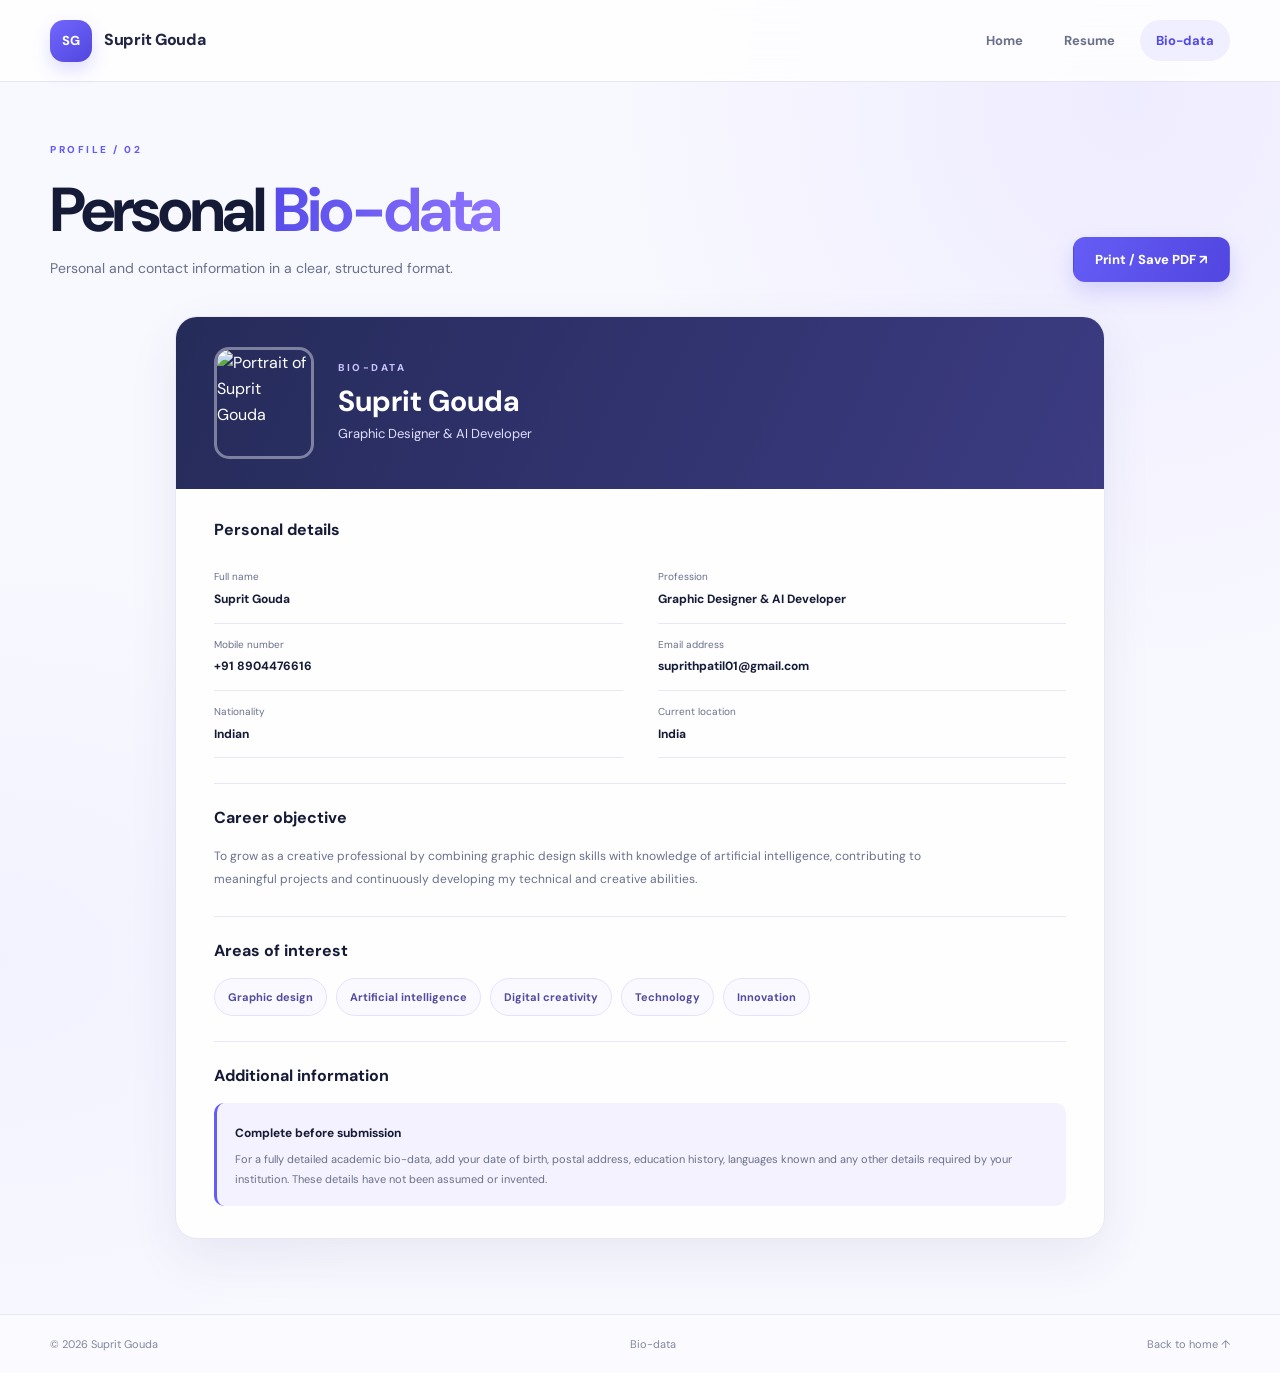
==== biodata.html @ 76dd0677 "Add files via upload" ====
<!DOCTYPE html>
<html lang="en"><head><meta charset="UTF-8"><meta name="viewport" content="width=device-width, initial-scale=1.0"><meta name="description" content="Bio-data of Suprit Gouda"><title>Bio-data | Suprit Gouda</title><link rel="stylesheet" href="style.css"><link rel="preconnect" href="https://fonts.googleapis.com"><link href="https://fonts.googleapis.com/css2?family=DM+Sans:wght@400;500;600;700&family=Space+Grotesk:wght@400;500;600;700&display=swap" rel="stylesheet"></head>
<body><header class="site-header"><a class="brand" href="index.html"><span class="brand-mark">SG</span><span>Suprit Gouda</span></a><button class="menu-toggle" aria-label="Toggle navigation" aria-expanded="false">☰</button><nav class="nav"><a href="index.html">Home</a><a href="resume.html">Resume</a><a class="active" href="biodata.html">Bio-data</a></nav></header>
<main class="wrap document-page"><div class="page-heading"><div><p class="eyebrow">PROFILE / 02</p><h1>Personal <span>Bio-data</span></h1><p class="lead">Personal and contact information in a clear, structured format.</p></div><button class="btn primary print-btn" onclick="window.print()">Print / Save PDF ↗</button></div>
<section class="bio-card"><div class="bio-header"><img src="assets/suprit-gouda.jpg" alt="Portrait of Suprit Gouda"><div><p class="eyebrow">BIO-DATA</p><h2>Suprit Gouda</h2><p>Graphic Designer &amp; AI Developer</p></div></div>
<div class="bio-content"><h3>Personal details</h3><div class="details-grid"><div class="detail"><span>Full name</span><strong>Suprit Gouda</strong></div><div class="detail"><span>Profession</span><strong>Graphic Designer &amp; AI Developer</strong></div><div class="detail"><span>Mobile number</span><strong><a href="tel:+918904476616">+91 8904476616</a></strong></div><div class="detail"><span>Email address</span><strong><a href="mailto:suprithpatil01@gmail.com">suprithpatil01@gmail.com</a></strong></div><div class="detail"><span>Nationality</span><strong>Indian</strong></div><div class="detail"><span>Current location</span><strong>India</strong></div></div>
<div class="bio-divider"></div><h3>Career objective</h3><p class="bio-paragraph">To grow as a creative professional by combining graphic design skills with knowledge of artificial intelligence, contributing to meaningful projects and continuously developing my technical and creative abilities.</p>
<div class="bio-divider"></div><h3>Areas of interest</h3><div class="interest-tags"><span>Graphic design</span><span>Artificial intelligence</span><span>Digital creativity</span><span>Technology</span><span>Innovation</span></div>
<div class="bio-divider"></div><h3>Additional information</h3><div class="callout"><strong>Complete before submission</strong><p>For a fully detailed academic bio-data, add your date of birth, postal address, education history, languages known and any other details required by your institution. These details have not been assumed or invented.</p></div></div></section>
</main><footer class="footer"><div class="wrap footer-inner"><span>© <span id="year"></span> Suprit Gouda</span><span>Bio-data</span><a href="index.html">Back to home ↑</a></div></footer><script src="https://code.jquery.com/jquery-3.7.1.min.js"></script><script src="script.js"></script></body></html>
---- style.css ----
:root{--navy:#151a36;--navy-2:#242b55;--ink:#202544;--muted:#69708b;--paper:#f8f8ff;--white:#fff;--purple:#635bfa;--purple-2:#8a72ff;--lav:#efedff;--line:#e7e7f5;--shadow:0 18px 50px rgba(48,48,110,.08);--radius:22px}
*{box-sizing:border-box}html{scroll-behavior:smooth}body{margin:0;background:radial-gradient(ellipse at 88% 7%,rgba(213,205,255,.28),transparent 32%),radial-gradient(ellipse at 0% 70%,rgba(225,224,255,.25),transparent 30%),var(--paper);color:var(--ink);font-family:"DM Sans",sans-serif;line-height:1.65}a{color:inherit;text-decoration:none}h1,h2,h3,h4,.brand{font-family:Manrope,"DM Sans",sans-serif;line-height:1.18}.wrap{width:min(1180px,calc(100% - 56px));margin-inline:auto}
.site-header{height:82px;padding:0 max(28px,calc((100% - 1180px)/2));display:flex;align-items:center;justify-content:space-between;background:rgba(255,255,255,.82);border-bottom:1px solid rgba(225,225,245,.85);position:sticky;top:0;z-index:20;backdrop-filter:blur(18px)}.brand{display:flex;align-items:center;gap:12px;font-weight:800;font-size:16px;letter-spacing:-.3px}.brand-mark{width:42px;height:42px;border-radius:14px;display:grid;place-items:center;background:linear-gradient(140deg,#7167ff,#5146dc);color:#fff;font-size:13px;box-shadow:0 8px 18px #635bfa35}.nav{display:flex;align-items:center;gap:9px}.nav a{font-size:13px;font-weight:700;color:#69708b;padding:10px 16px;border-radius:999px;transition:.2s}.nav a:hover,.nav a.active{color:#5148e8;background:#f0efff}.nav a.nav-contact{margin-left:10px;border:1px solid #d9d6ff;color:#5148e8;background:#fff}.menu-toggle{display:none;border:1px solid var(--line);background:#fff;border-radius:10px;padding:7px 11px;font-size:20px;color:var(--navy)}
.hero{display:grid;grid-template-columns:1.08fr .92fr;align-items:center;gap:65px;padding-top:76px;padding-bottom:58px;min-height:560px}.eyebrow{font-size:10px;letter-spacing:2.5px;font-weight:800;color:var(--purple);margin:0 0 14px}.eyebrow-line{display:inline-block;width:24px;height:2px;background:var(--purple);vertical-align:middle;margin-right:8px}.hero h1{font-size:clamp(54px,7vw,88px);letter-spacing:-5px;margin:0;color:var(--navy);font-weight:800}.hero h1 span,.page-heading h1 span{background:linear-gradient(100deg,#554be9,#9276ff);-webkit-background-clip:text;background-clip:text;color:transparent}.hero-role{font-size:clamp(20px,2.5vw,29px);letter-spacing:-.8px;margin:9px 0 17px;color:var(--navy)}.hero-role i{color:var(--purple);font-style:normal}.lead{font-size:16px;line-height:1.85;color:var(--muted);max-width:590px}.hero-actions{display:flex;gap:13px;flex-wrap:wrap;margin:28px 0 24px}.btn{display:inline-flex;align-items:center;justify-content:center;gap:10px;padding:13px 21px;border-radius:12px;font-size:13px;font-weight:800;border:1px solid transparent;cursor:pointer;font-family:inherit;transition:transform .2s,box-shadow .2s,background .2s}.btn:hover{transform:translateY(-2px)}.primary{background:linear-gradient(110deg,#655cf6,#5146df);color:#fff;box-shadow:0 10px 22px #6258ed35}.primary:hover{box-shadow:0 14px 28px #6258ed4a}.secondary{background:#fff;border-color:#dedcff;color:#4e48d7;box-shadow:0 7px 20px #4944a00b}.hero-meta{display:flex;gap:22px;flex-wrap:wrap;color:#858aa1;font-size:11px;font-weight:600}.hero-meta span{display:flex;align-items:center;gap:8px}.meta-dot{width:7px;height:7px;background:#49bd91;border-radius:50%;box-shadow:0 0 0 4px #49bd911b}
.hero-visual{position:relative;justify-self:center;width:min(100%,420px);padding:16px 22px 28px}.photo-halo{position:absolute;inset:3% 0 8% 9%;background:linear-gradient(140deg,#e7e2ff,#f3edff);border-radius:38% 42% 28% 34%;transform:rotate(7deg)}.photo-frame{height:440px;position:relative;z-index:1;border-radius:26px;overflow:hidden;border:8px solid rgba(255,255,255,.95);box-shadow:0 25px 65px rgba(62,57,140,.18);transform:rotate(1.5deg);background:#e8e8f5}.photo-frame img{width:100%;height:100%;display:block;object-fit:cover;object-position:center 42%}.photo-caption{position:absolute;z-index:3;bottom:4px;left:-3px;display:flex;align-items:center;gap:11px;padding:12px 17px;background:rgba(255,255,255,.94);border:1px solid #fff;border-radius:15px;box-shadow:var(--shadow);backdrop-filter:blur(12px)}.caption-icon{width:35px;height:35px;border-radius:11px;display:grid;place-items:center;background:var(--lav);color:var(--purple);font-weight:800;font-size:11px}.photo-caption strong,.photo-caption small{display:block}.photo-caption strong{font-size:12px}.photo-caption small{font-size:10px;color:var(--muted)}.decor{position:absolute;border:1px solid #c9c4ff;border-radius:18px;z-index:0}.decor-one{width:70px;height:70px;right:-7px;top:25px;transform:rotate(16deg)}.decor-two{width:30px;height:30px;left:0;top:45%;background:#e7e4ff;border:0;border-radius:50%}
.stats-grid{display:grid;grid-template-columns:repeat(4,1fr);gap:14px;margin-top:8px}.stat-card{display:flex;align-items:center;gap:15px;background:rgba(255,255,255,.85);border:1px solid var(--line);border-radius:17px;padding:19px 21px;box-shadow:0 10px 28px rgba(46,45,105,.035);transition:.2s}.stat-card:hover,.panel:hover,.quick-link:hover{transform:translateY(-3px);box-shadow:var(--shadow)}.stat-icon,.panel-icon,.quick-icon{width:42px;height:42px;display:grid;place-items:center;flex:none;border-radius:13px;background:var(--lav);color:var(--purple);font-size:21px}.stat-card strong,.stat-card small{display:block}.stat-card strong{font-family:Manrope;font-size:17px;letter-spacing:-.4px;color:var(--navy)}.stat-card small{font-size:10px;color:var(--muted);margin-top:2px}.dashboard-grid{display:grid;grid-template-columns:1fr 1fr;gap:18px;padding-top:25px}.panel{padding:27px 29px;background:rgba(255,255,255,.88);border:1px solid var(--line);border-radius:var(--radius);box-shadow:0 10px 30px rgba(46,45,105,.035);transition:.25s}.panel-heading{display:flex;align-items:center;gap:13px;margin-bottom:17px}.panel-heading .eyebrow{margin:0 0 3px;font-size:9px}.panel-heading h2{margin:0;font-size:21px;letter-spacing:-.7px;color:var(--navy)}.panel>p{font-size:13px;line-height:1.9;color:var(--muted);margin:0 0 15px}.text-link{font-size:12px;color:var(--purple);font-weight:800}.text-link span{margin-left:5px}.skill-list,.interest-tags{display:flex;flex-wrap:wrap;gap:9px}.skill-list span,.interest-tags span{padding:9px 13px;border:1px solid #e5e2ff;background:#faf9ff;border-radius:999px;font-size:11px;font-weight:700;color:#514c9d}.next-step{padding:55px 0 15px;display:flex;align-items:center;justify-content:space-between;gap:30px}.next-step h2,.contact-strip h2{font-size:clamp(24px,3vw,34px);letter-spacing:-1px;color:var(--navy);margin:0}.quick-links{display:flex;gap:12px;flex-wrap:wrap}.quick-link{display:flex;align-items:center;gap:10px;padding:12px 14px;border-radius:15px;border:1px solid var(--line);background:#fff;min-width:210px;transition:.2s}.quick-icon{width:36px;height:36px;font-size:18px}.quick-link strong,.quick-link small{display:block}.quick-link strong{font-size:11px}.quick-link small{font-size:9px;color:var(--muted)}.quick-link>b{margin-left:auto;color:var(--purple)}.contact-strip{border-top:1px solid var(--line);margin-top:38px;padding:36px 0 44px;display:flex;align-items:center;justify-content:space-between;gap:20px}.contact-strip h2{font-size:27px}.muted{color:var(--muted)}.contact-strip p.muted{font-size:12px;margin:6px 0 0}.footer{border-top:1px solid var(--line);padding:20px 0;color:#81869e;font-size:11px;background:rgba(255,255,255,.55)}.footer-inner{display:flex;justify-content:space-between;gap:15px;flex-wrap:wrap}
/* Resume and bio-data pages */
.document-page{padding-top:60px;padding-bottom:75px}.page-heading{display:flex;align-items:flex-end;justify-content:space-between;gap:25px;margin-bottom:34px}.page-heading h1{font-size:clamp(44px,5vw,62px);letter-spacing:-3px;margin:0 0 10px;color:var(--navy)}.page-heading .lead{margin:0;font-size:14px}.print-btn{white-space:nowrap}.resume-top{display:flex;gap:25px;align-items:center;padding:28px 32px;background:linear-gradient(115deg,#252b59,#3c3b83);color:white;border-radius:22px;box-shadow:0 18px 45px rgba(48,47,117,.15)}.resume-photo{width:112px;height:130px;object-fit:cover;object-position:center 42%;border-radius:15px;border:3px solid #ffffff65}.resume-top h2{font-size:27px;margin:0 0 4px}.resume-top .role{color:#c9c3ff;font-weight:800;margin:0 0 8px}.resume-top .muted{color:#e0e0f5;max-width:660px;margin:0 0 12px;font-size:12px}.contact-inline{display:flex;gap:20px;flex-wrap:wrap;font-size:11px;color:#f2f1ff}.resume-grid{display:grid;grid-template-columns:1fr 285px;gap:30px;margin-top:30px}.doc-section{padding:23px 25px;margin-bottom:15px;background:rgba(255,255,255,.82);border:1px solid var(--line);border-radius:17px}.doc-section h3{font-size:17px;color:var(--navy);margin:0 0 13px}.doc-section h3 span{font-size:10px;color:var(--purple);margin-right:10px;letter-spacing:1px}.doc-section>p,.timeline-item p{font-size:12px;color:var(--muted);margin:0;line-height:1.85}.skill-list span{padding:8px 12px}.timeline-item{display:flex;gap:14px;margin:17px 0}.timeline-dot{width:9px;height:9px;background:var(--purple);border-radius:50%;margin-top:6px;flex:none;box-shadow:0 0 0 5px #efedff}.timeline-item h4{margin:0;font-size:14px;color:var(--navy)}.timeline-item p{margin:5px 0}.timeline-item .muted{font-size:10px}.callout{background:#f4f2ff;padding:16px 18px;border-left:3px solid var(--purple);border-radius:10px}.callout strong{font-size:12px;color:var(--navy)}.callout p{font-size:11px;color:var(--muted);margin:5px 0 0;line-height:1.8}.side-card{background:rgba(255,255,255,.9);border:1px solid var(--line);border-radius:16px;padding:20px;margin-bottom:14px;box-shadow:0 8px 24px rgba(46,45,105,.03)}.side-card h3{font-size:15px;color:var(--navy);margin:0 0 15px}.side-card p{font-size:11px;margin:12px 0;display:flex;flex-direction:column;overflow-wrap:anywhere}.side-card small{font-size:9px;letter-spacing:1px;color:#8a8da6;font-weight:800}.side-card ul{padding-left:17px;font-size:11px;color:var(--muted);line-height:2}.bio-card{background:rgba(255,255,255,.92);border:1px solid var(--line);border-radius:22px;overflow:hidden;max-width:930px;margin:auto;box-shadow:var(--shadow)}.bio-header{background:linear-gradient(115deg,#252b59,#3c3b83);color:white;padding:30px 38px;display:flex;align-items:center;gap:24px}.bio-header img{width:100px;height:112px;object-fit:cover;object-position:center 42%;border-radius:15px;border:3px solid #ffffff65}.bio-header .eyebrow{color:#c9c3ff;margin-bottom:7px}.bio-header h2{font-size:29px;margin:0 0 5px}.bio-header p:last-child{margin:0;color:#e0defe;font-size:13px}.bio-content{padding:32px 38px}.bio-content h3{font-size:16px;color:var(--navy);margin:0 0 17px}.details-grid{display:grid;grid-template-columns:1fr 1fr;gap:0 35px}.detail{padding:13px 0;border-bottom:1px solid var(--line);display:flex;flex-direction:column;gap:4px}.detail span{font-size:10px;color:var(--muted)}.detail strong{font-size:12px;color:var(--navy);overflow-wrap:anywhere}.bio-divider{height:1px;background:var(--line);margin:25px 0}.bio-paragraph{font-size:12px;color:var(--muted);max-width:720px;line-height:1.9}
@media(max-width:900px){.hero{gap:35px}.photo-frame{height:390px}.stats-grid{grid-template-columns:repeat(2,1fr)}.next-step{align-items:flex-start;flex-direction:column}.quick-links{width:100%}.quick-link{flex:1}}
@media(max-width:680px){.wrap{width:min(100% - 34px,540px)}.site-header{height:70px;padding:0 17px}.menu-toggle{display:block}.nav{display:none;position:absolute;top:69px;left:0;right:0;background:rgba(255,255,255,.98);padding:16px 18px 20px;border-bottom:1px solid var(--line);flex-direction:column;align-items:stretch;gap:5px}.nav.open{display:flex}.nav a{padding:12px 14px}.nav a.nav-contact{margin:5px 0 0;text-align:center}.hero{grid-template-columns:1fr;gap:28px;padding-top:48px;padding-bottom:35px}.hero h1{font-size:60px;letter-spacing:-3.5px}.hero-role{font-size:22px}.hero .lead{font-size:14px}.hero-visual{max-width:340px;width:90%;padding:8px 15px 28px}.photo-frame{height:390px}.stats-grid{gap:10px}.stat-card{padding:14px 12px;gap:10px}.stat-icon{width:35px;height:35px;font-size:17px}.stat-card strong{font-size:13px}.stat-card small{font-size:9px}.dashboard-grid{grid-template-columns:1fr;padding-top:17px}.panel{padding:22px}.panel-heading h2{font-size:19px}.next-step{padding-top:38px}.quick-links{flex-direction:column}.quick-link{width:100%}.contact-strip{align-items:flex-start;flex-direction:column;margin-top:25px}.footer-inner{flex-direction:column;gap:7px}.document-page{padding-top:40px}.page-heading{align-items:flex-start;flex-direction:column;margin-bottom:25px}.page-heading h1{font-size:45px}.resume-top{align-items:flex-start;padding:21px;gap:16px}.resume-photo{width:82px;height:100px}.resume-top h2{font-size:21px}.resume-top .role{font-size:12px}.contact-inline{flex-direction:column;gap:5px}.resume-grid{grid-template-columns:1fr;gap:8px}.doc-section{padding:19px}.bio-header{padding:23px;gap:16px}.bio-header img{width:82px;height:95px}.bio-header h2{font-size:23px}.bio-content{padding:23px}.details-grid{grid-template-columns:1fr}}
@media print{body{background:#fff}.site-header,.footer,.print-btn{display:none!important}.wrap{width:100%}.document-page{padding:0}.side-card,.bio-card,.resume-top,.doc-section{break-inside:avoid}.resume-grid{gap:18px}.bio-card{box-shadow:none}.page-heading{margin-bottom:18px}.resume-top,.bio-header{print-color-adjust:exact;-webkit-print-color-adjust:exact}.side-card,.doc-section{box-shadow:none}}
@keyframes riseIn{from{opacity:0;transform:translateY(12px)}to{opacity:1;transform:translateY(0)}}.reveal-in{animation:riseIn .55s ease both}@media(prefers-reduced-motion:reduce){*,*::before,*::after{scroll-behavior:auto!important;animation-duration:.01ms!important;transition-duration:.01ms!important}}
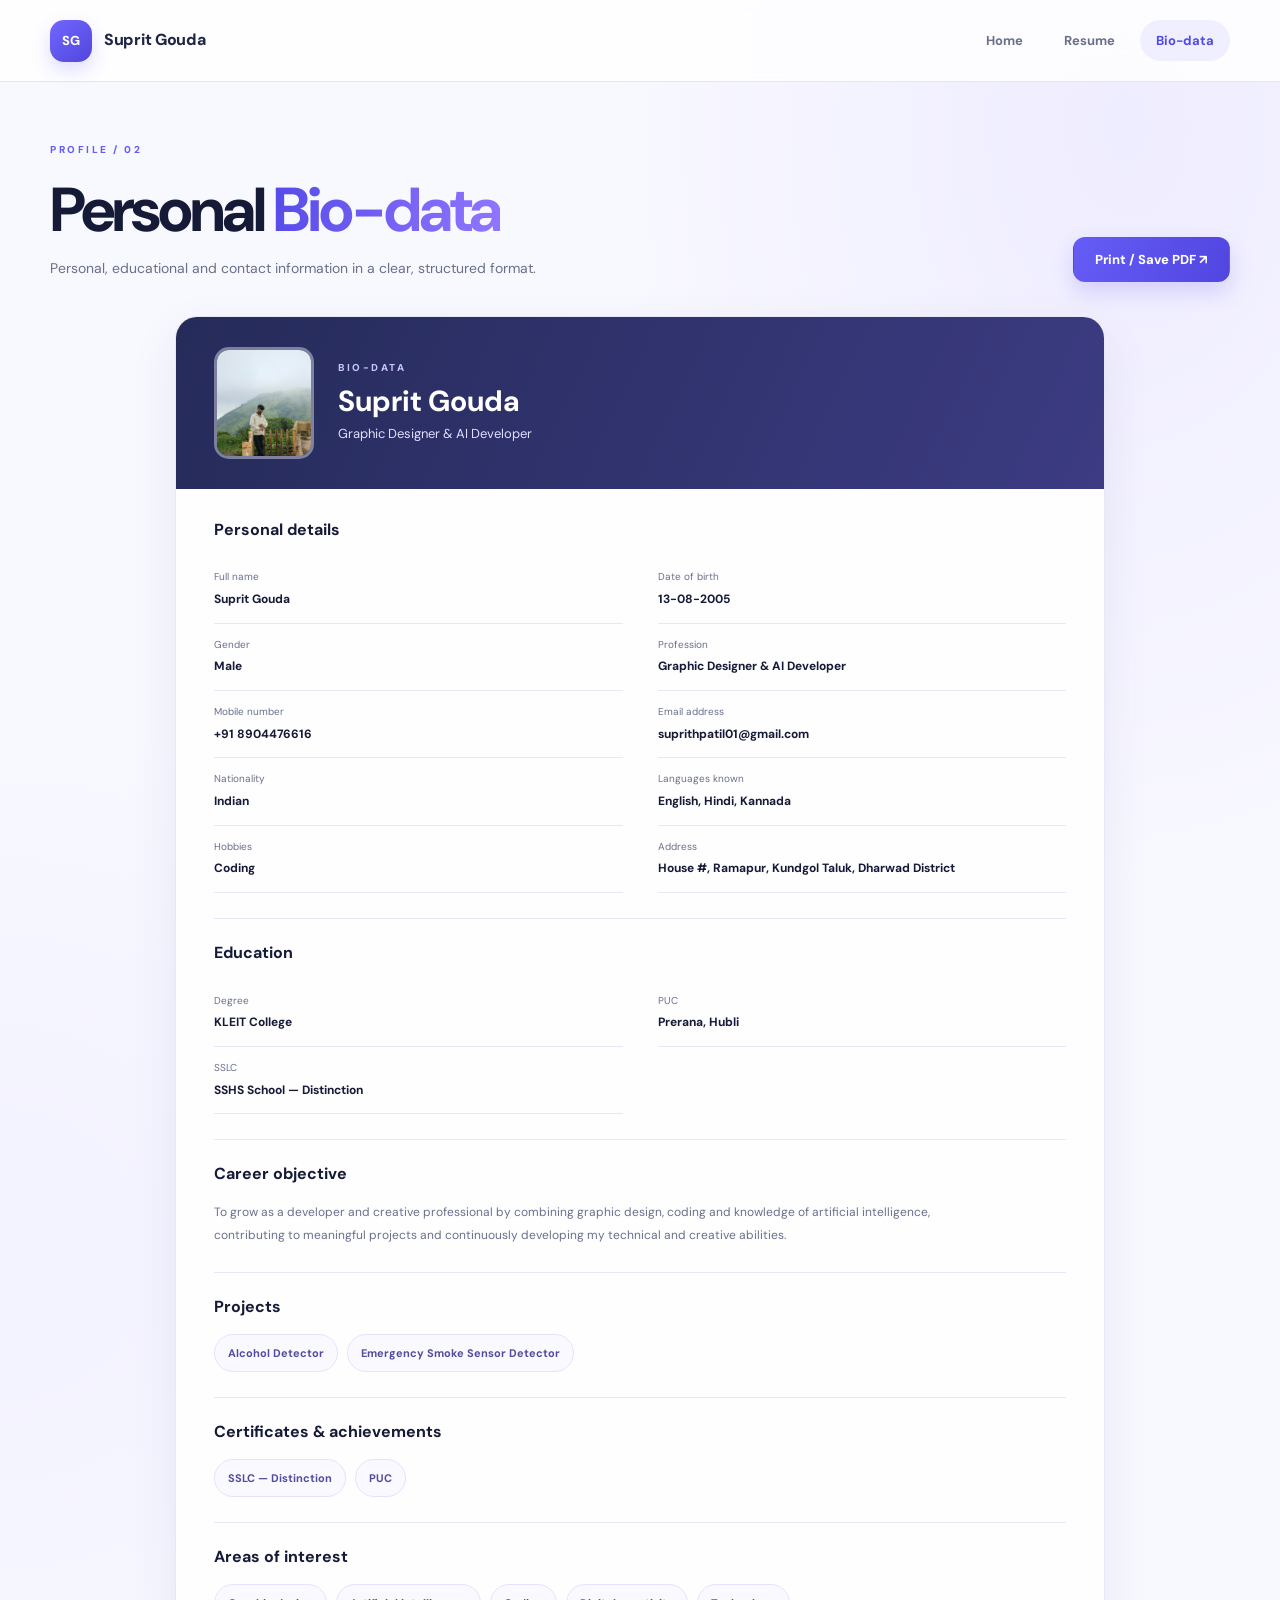
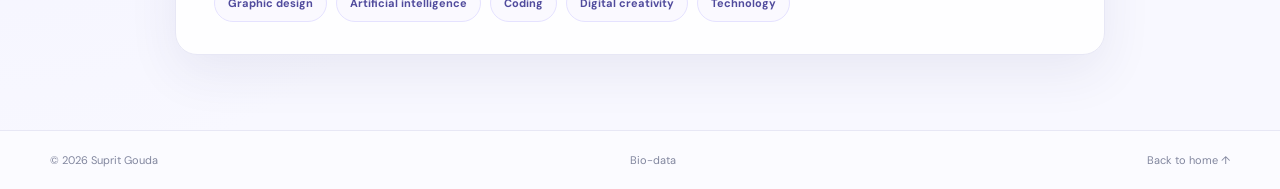
==== commit 89d05367: "Update portfolio with new design and details" ====
--- a/biodata.html
+++ b/biodata.html
@@ -1,10 +1,70 @@
 <!DOCTYPE html>
-<html lang="en"><head><meta charset="UTF-8"><meta name="viewport" content="width=device-width, initial-scale=1.0"><meta name="description" content="Bio-data of Suprit Gouda"><title>Bio-data | Suprit Gouda</title><link rel="stylesheet" href="style.css"><link rel="preconnect" href="https://fonts.googleapis.com"><link href="https://fonts.googleapis.com/css2?family=DM+Sans:wght@400;500;600;700&family=Space+Grotesk:wght@400;500;600;700&display=swap" rel="stylesheet"></head>
-<body><header class="site-header"><a class="brand" href="index.html"><span class="brand-mark">SG</span><span>Suprit Gouda</span></a><button class="menu-toggle" aria-label="Toggle navigation" aria-expanded="false">☰</button><nav class="nav"><a href="index.html">Home</a><a href="resume.html">Resume</a><a class="active" href="biodata.html">Bio-data</a></nav></header>
-<main class="wrap document-page"><div class="page-heading"><div><p class="eyebrow">PROFILE / 02</p><h1>Personal <span>Bio-data</span></h1><p class="lead">Personal and contact information in a clear, structured format.</p></div><button class="btn primary print-btn" onclick="window.print()">Print / Save PDF ↗</button></div>
-<section class="bio-card"><div class="bio-header"><img src="assets/suprit-gouda.jpg" alt="Portrait of Suprit Gouda"><div><p class="eyebrow">BIO-DATA</p><h2>Suprit Gouda</h2><p>Graphic Designer &amp; AI Developer</p></div></div>
-<div class="bio-content"><h3>Personal details</h3><div class="details-grid"><div class="detail"><span>Full name</span><strong>Suprit Gouda</strong></div><div class="detail"><span>Profession</span><strong>Graphic Designer &amp; AI Developer</strong></div><div class="detail"><span>Mobile number</span><strong><a href="tel:+918904476616">+91 8904476616</a></strong></div><div class="detail"><span>Email address</span><strong><a href="mailto:suprithpatil01@gmail.com">suprithpatil01@gmail.com</a></strong></div><div class="detail"><span>Nationality</span><strong>Indian</strong></div><div class="detail"><span>Current location</span><strong>India</strong></div></div>
-<div class="bio-divider"></div><h3>Career objective</h3><p class="bio-paragraph">To grow as a creative professional by combining graphic design skills with knowledge of artificial intelligence, contributing to meaningful projects and continuously developing my technical and creative abilities.</p>
-<div class="bio-divider"></div><h3>Areas of interest</h3><div class="interest-tags"><span>Graphic design</span><span>Artificial intelligence</span><span>Digital creativity</span><span>Technology</span><span>Innovation</span></div>
-<div class="bio-divider"></div><h3>Additional information</h3><div class="callout"><strong>Complete before submission</strong><p>For a fully detailed academic bio-data, add your date of birth, postal address, education history, languages known and any other details required by your institution. These details have not been assumed or invented.</p></div></div></section>
-</main><footer class="footer"><div class="wrap footer-inner"><span>© <span id="year"></span> Suprit Gouda</span><span>Bio-data</span><a href="index.html">Back to home ↑</a></div></footer><script src="https://code.jquery.com/jquery-3.7.1.min.js"></script><script src="script.js"></script></body></html>+<html lang="en">
+<head>
+<meta charset="UTF-8"><meta name="viewport" content="width=device-width, initial-scale=1.0">
+<meta name="description" content="Personal bio-data of Suprit Gouda">
+<title>Bio-data | Suprit Gouda</title>
+<link rel="stylesheet" href="style.css">
+<link rel="preconnect" href="https://fonts.googleapis.com">
+<link href="https://fonts.googleapis.com/css2?family=DM+Sans:wght@400;500;600;700&family=Space+Grotesk:wght@400;500;600;700&display=swap" rel="stylesheet">
+</head>
+<body>
+<header class="site-header">
+  <a class="brand" href="index.html"><span class="brand-mark">SG</span><span>Suprit Gouda</span></a>
+  <button class="menu-toggle" aria-label="Toggle navigation" aria-expanded="false">☰</button>
+  <nav class="nav"><a href="index.html">Home</a><a href="resume.html">Resume</a><a class="active" href="biodata.html">Bio-data</a></nav>
+</header>
+
+<main class="wrap document-page">
+  <div class="page-heading">
+    <div><p class="eyebrow">PROFILE / 02</p><h1>Personal <span>Bio-data</span></h1><p class="lead">Personal, educational and contact information in a clear, structured format.</p></div>
+    <button class="btn primary print-btn" onclick="window.print()">Print / Save PDF ↗</button>
+  </div>
+
+  <section class="bio-card">
+    <div class="bio-header"><img src="assets/suprit-gouda.jpg" alt="Portrait of Suprit Gouda"><div><p class="eyebrow">BIO-DATA</p><h2>Suprit Gouda</h2><p>Graphic Designer &amp; AI Developer</p></div></div>
+    <div class="bio-content">
+      <h3>Personal details</h3>
+      <div class="details-grid">
+        <div class="detail"><span>Full name</span><strong>Suprit Gouda</strong></div>
+        <div class="detail"><span>Date of birth</span><strong>13-08-2005</strong></div>
+        <div class="detail"><span>Gender</span><strong>Male</strong></div>
+        <div class="detail"><span>Profession</span><strong>Graphic Designer &amp; AI Developer</strong></div>
+        <div class="detail"><span>Mobile number</span><strong><a href="tel:+918904476616">+91 8904476616</a></strong></div>
+        <div class="detail"><span>Email address</span><strong><a href="mailto:suprithpatil01@gmail.com">suprithpatil01@gmail.com</a></strong></div>
+        <div class="detail"><span>Nationality</span><strong>Indian</strong></div>
+        <div class="detail"><span>Languages known</span><strong>English, Hindi, Kannada</strong></div>
+        <div class="detail"><span>Hobbies</span><strong>Coding</strong></div>
+        <div class="detail"><span>Address</span><strong>House #, Ramapur, Kundgol Taluk, Dharwad District</strong></div>
+      </div>
+
+      <div class="bio-divider"></div>
+      <h3>Education</h3>
+      <div class="details-grid">
+        <div class="detail"><span>Degree</span><strong>KLEIT College</strong></div>
+        <div class="detail"><span>PUC</span><strong>Prerana, Hubli</strong></div>
+        <div class="detail"><span>SSLC</span><strong>SSHS School — Distinction</strong></div>
+      </div>
+
+      <div class="bio-divider"></div>
+      <h3>Career objective</h3>
+      <p class="bio-paragraph">To grow as a developer and creative professional by combining graphic design, coding and knowledge of artificial intelligence, contributing to meaningful projects and continuously developing my technical and creative abilities.</p>
+
+      <div class="bio-divider"></div>
+      <h3>Projects</h3>
+      <div class="interest-tags"><span>Alcohol Detector</span><span>Emergency Smoke Sensor Detector</span></div>
+
+      <div class="bio-divider"></div>
+      <h3>Certificates &amp; achievements</h3>
+      <div class="interest-tags"><span>SSLC — Distinction</span><span>PUC</span></div>
+
+      <div class="bio-divider"></div>
+      <h3>Areas of interest</h3>
+      <div class="interest-tags"><span>Graphic design</span><span>Artificial intelligence</span><span>Coding</span><span>Digital creativity</span><span>Technology</span></div>
+    </div>
+  </section>
+</main>
+
+<footer class="footer"><div class="wrap footer-inner"><span>© <span id="year"></span> Suprit Gouda</span><span>Bio-data</span><a href="index.html">Back to home ↑</a></div></footer>
+<script src="https://code.jquery.com/jquery-3.7.1.min.js"></script><script src="script.js"></script>
+</body></html>
